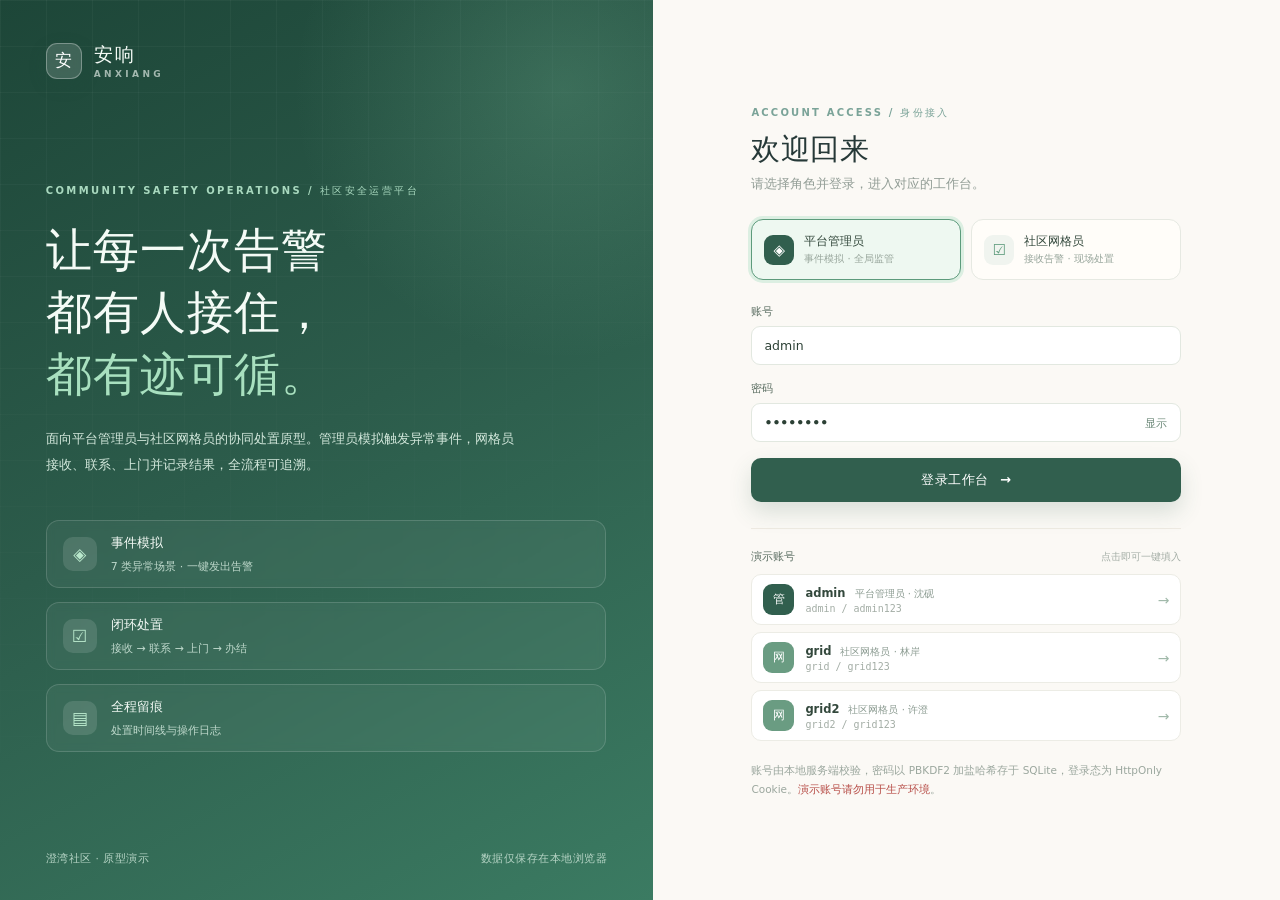
==== web/login.html @ 1be60dd2 "Merge pull request #1 from Allievo237/merge-demo1-web 瞿芝粮" ====
<!doctype html>
<html lang="zh-CN">
<head>
  <meta charset="utf-8">
  <meta name="viewport" content="width=device-width, initial-scale=1">
  <title>登录 · 安响社区告警与处置</title>
  <link rel="stylesheet" href="console.css">
  <script src="api.js"></script>
  <script>
    /* 会话由服务端维护：已登录则直接回到工作台 */
    AXAPI.me().then(function (r) { if (r.ok) location.replace("index.html"); });
  </script>
</head>
<body class="login-body">
  <div class="login-shell">
    <section class="login-hero" aria-label="平台介绍">
      <div class="hero-glow"></div>
      <div class="hero-top">
        <span class="brand-mark brand-mark--light" aria-hidden="true">安</span>
        <span class="hero-brand">安响 <small>ANXIANG</small></span>
      </div>
      <div class="hero-main">
        <span class="hero-kicker">COMMUNITY SAFETY OPERATIONS / 社区安全运营平台</span>
        <h1>让每一次告警<br>都有人接住，<br><em>都有迹可循。</em></h1>
        <p>面向平台管理员与社区网格员的协同处置原型。管理员模拟触发异常事件，网格员接收、联系、上门并记录结果，全流程可追溯。</p>
        <div class="hero-features">
          <div><span class="feature-icon">◈</span><div><b>事件模拟</b><small>7 类异常场景 · 一键发出告警</small></div></div>
          <div><span class="feature-icon">☑</span><div><b>闭环处置</b><small>接收 → 联系 → 上门 → 办结</small></div></div>
          <div><span class="feature-icon">▤</span><div><b>全程留痕</b><small>处置时间线与操作日志</small></div></div>
        </div>
      </div>
      <div class="hero-foot"><span>澄湾社区 · 原型演示</span><span>数据仅保存在本地浏览器</span></div>
    </section>

    <section class="login-panel" aria-label="登录">
      <div class="login-card">
        <span class="login-kicker">ACCOUNT ACCESS / 身份接入</span>
        <h2>欢迎回来</h2>
        <p class="login-sub">请选择角色并登录，进入对应的工作台。</p>

        <div class="role-switch" role="tablist" aria-label="选择登录角色">
          <button type="button" class="role-tab active" data-role="admin" role="tab" aria-selected="true">
            <span class="role-tab__icon">◈</span>
            <span><b>平台管理员</b><small>事件模拟 · 全局监管</small></span>
          </button>
          <button type="button" class="role-tab" data-role="grid" role="tab" aria-selected="false">
            <span class="role-tab__icon">☑</span>
            <span><b>社区网格员</b><small>接收告警 · 现场处置</small></span>
          </button>
        </div>

        <form id="loginForm" novalidate>
          <label class="field">
            <span>账号</span>
            <input id="username" name="username" type="text" autocomplete="username" placeholder="请输入账号" value="admin" required>
          </label>
          <label class="field">
            <span>密码</span>
            <span class="password-wrap">
              <input id="password" name="password" type="password" autocomplete="current-password" placeholder="请输入密码" value="admin123" required>
              <button type="button" id="togglePassword" class="password-toggle" aria-label="显示密码">显示</button>
            </span>
          </label>
          <div class="login-error" id="loginError" role="alert" hidden></div>
          <button type="submit" class="login-submit" id="loginSubmit">登录工作台 <span aria-hidden="true">→</span></button>
        </form>

        <div class="demo-accounts">
          <div class="demo-head"><span>演示账号</span><small>点击即可一键填入</small></div>
          <button type="button" class="demo-item" data-username="admin" data-password="admin123" data-role="admin">
            <span class="demo-avatar is-admin">管</span>
            <span class="demo-info"><b>admin <small>平台管理员 · 沈砚</small></b><small>admin / admin123</small></span>
            <span class="demo-arrow">→</span>
          </button>
          <button type="button" class="demo-item" data-username="grid" data-password="grid123" data-role="grid">
            <span class="demo-avatar is-grid">网</span>
            <span class="demo-info"><b>grid <small>社区网格员 · 林岸</small></b><small>grid / grid123</small></span>
            <span class="demo-arrow">→</span>
          </button>
          <button type="button" class="demo-item" data-username="grid2" data-password="grid123" data-role="grid">
            <span class="demo-avatar is-grid">网</span>
            <span class="demo-info"><b>grid2 <small>社区网格员 · 许澄</small></b><small>grid2 / grid123</small></span>
            <span class="demo-arrow">→</span>
          </button>
        </div>

        <p class="login-notice">账号由本地服务端校验，密码以 PBKDF2 加盐哈希存于 SQLite，登录态为 HttpOnly Cookie。<b>演示账号请勿用于生产环境</b>。</p>
      </div>
    </section>
  </div>

  <div class="toast" id="toast" role="status" aria-live="polite"></div>

  <script>
  (function () {
    "use strict";
    var role = "admin";
    var form = document.getElementById("loginForm");
    var username = document.getElementById("username");
    var password = document.getElementById("password");
    var errorBox = document.getElementById("loginError");
    var tabs = document.querySelectorAll(".role-tab");

    function showError(message) {
      errorBox.textContent = message;
      errorBox.hidden = !message;
    }
    function fill(name, pass, nextRole) {
      username.value = name;
      password.value = pass;
      setRole(nextRole);
      showError("");
      username.focus();
    }
    function setRole(next) {
      role = next;
      tabs.forEach(function (tab) {
        var active = tab.dataset.role === next;
        tab.classList.toggle("active", active);
        tab.setAttribute("aria-selected", active ? "true" : "false");
      });
    }
    tabs.forEach(function (tab) {
      tab.addEventListener("click", function () {
        setRole(tab.dataset.role);
        var preset = tab.dataset.role === "admin"
          ? { u: "admin", p: "admin123" }
          : { u: "grid", p: "grid123" };
        username.value = preset.u;
        password.value = preset.p;
        showError("");
      });
    });
    document.querySelectorAll(".demo-item").forEach(function (item) {
      item.addEventListener("click", function () {
        fill(item.dataset.username, item.dataset.password, item.dataset.role);
      });
    });
    document.getElementById("togglePassword").addEventListener("click", function () {
      var show = password.type === "password";
      password.type = show ? "text" : "password";
      this.textContent = show ? "隐藏" : "显示";
      this.setAttribute("aria-label", show ? "隐藏密码" : "显示密码");
    });
    form.addEventListener("submit", async function (event) {
      event.preventDefault();
      var submit = document.getElementById("loginSubmit");
      var original = submit.innerHTML;
      submit.disabled = true;
      submit.innerHTML = "正在验证…";
      var result = await AXAPI.login(username.value, password.value, role);
      if (!result.ok) {
        showError(result.message);
        submit.disabled = false;
        submit.innerHTML = original;
        return;
      }
      location.replace("index.html");
    });
  })();
  </script>
</body>
</html>
---- web/console.css ----
/* 安响 · 登录 / 应用外壳 / 双角色工作台
 * 延续 style.css 的米白底 + 深绿主色，作为独立样式表供 index.html 与 login.html 共用。
 */
:root{font-family:"Microsoft YaHei","PingFang SC",system-ui,sans-serif;color:#263938;background:#fbf9f5;font-synthesis:none}
*{box-sizing:border-box}
body{margin:0;background:#fbf9f5}
button,input,select,textarea{font:inherit}
button{cursor:pointer}
[hidden]{display:none!important}
p{margin:0}
h1,h2,h3,h4,h5{margin:0}
.toast{position:fixed;bottom:22px;left:50%;transform:translate(-50%,15px);opacity:0;transition:.25s;background:#26493c;color:#fff;border-radius:8px;padding:10px 15px;font-size:12px;pointer-events:none;z-index:100}
.toast.show{opacity:1;transform:translate(-50%,0)}

/* ================= 登录页 ================= */
.login-body{min-height:100vh;background:#f4f2ec}
.login-shell{display:grid;grid-template-columns:minmax(0,1.02fr) minmax(430px,.98fr);min-height:100vh;max-width:1600px;margin:auto}
.login-hero{position:relative;overflow:hidden;display:flex;flex-direction:column;justify-content:space-between;padding:42px 7% 34px;color:#f4fbf6;background:linear-gradient(152deg,#1d4638 0%,#2c5c4b 48%,#3b7b62 100%)}
.login-hero:before{content:"";position:absolute;inset:0;background-image:linear-gradient(#ffffff0a 1px,transparent 1px),linear-gradient(90deg,#ffffff0a 1px,transparent 1px);background-size:46px 46px;mask-image:linear-gradient(160deg,#000 0%,transparent 78%);pointer-events:none}
.hero-glow{position:absolute;width:560px;height:560px;right:-190px;top:-190px;border-radius:50%;background:radial-gradient(circle,#8fd4ae33 0%,transparent 68%);pointer-events:none}
.hero-top,.hero-main,.hero-foot{position:relative;z-index:1}
.hero-top{display:flex;align-items:center;gap:12px}
.brand-mark{display:grid;place-items:center;width:36px;height:36px;border-radius:11px;background:#315f4e;color:#fff;font-size:17px;font-weight:700;box-shadow:0 6px 18px #20493b33}
.brand-mark--light{background:#ffffff26;border:1px solid #ffffff4d;color:#fff;backdrop-filter:blur(6px)}
.hero-brand{font-size:19px;font-weight:700;letter-spacing:2px}
.hero-brand small{display:block;font-size:9px;font-weight:600;letter-spacing:3.4px;opacity:.62;margin-top:1px}
.hero-main{max-width:560px;margin:auto 0}
.hero-kicker{font-size:10px;font-weight:700;letter-spacing:2.4px;color:#a9d9bf}
.hero-main h1{font-size:clamp(34px,3.6vw,54px);line-height:1.34;letter-spacing:1px;margin:22px 0 20px;font-weight:700}
.hero-main h1 em{font-style:normal;color:#a8e0bf}
.hero-main>p{font-size:13px;line-height:2;color:#d3e8dc;max-width:470px}
.hero-features{display:grid;gap:14px;margin-top:42px}
.hero-features>div{display:flex;align-items:center;gap:14px;padding:13px 16px;border:1px solid #ffffff26;border-radius:13px;background:#ffffff0d;backdrop-filter:blur(4px)}
.feature-icon{display:grid;place-items:center;flex:none;width:34px;height:34px;border-radius:10px;background:#ffffff1f;color:#b9e8cc;font-size:17px}
.hero-features b{display:block;font-size:13px;margin-bottom:3px}
.hero-features small{font-size:11px;color:#bfd9cc}
.hero-foot{display:flex;justify-content:space-between;gap:12px;font-size:10.5px;color:#b6d4c5;letter-spacing:.5px}
.login-panel{display:grid;place-items:center;padding:40px 6%;background:#fbf9f5}
.login-card{width:min(430px,100%)}
.login-kicker{font-size:10px;font-weight:700;letter-spacing:2.2px;color:#7aa398}
.login-card h2{font-size:29px;margin:10px 0 6px;letter-spacing:.5px}
.login-sub{font-size:12.5px;color:#929d96;margin-bottom:26px}
.role-switch{display:grid;grid-template-columns:1fr 1fr;gap:10px;margin-bottom:24px}
.role-tab{display:flex;align-items:center;gap:10px;text-align:left;padding:13px 12px;border:1px solid #e6e9e2;border-radius:12px;background:#fffdf9;color:#5b6e62;transition:.2s}
.role-tab:hover{border-color:#a9cdb7;background:#f7fcf8}
.role-tab.active{border-color:#5d9b7c;background:#eef8f1;box-shadow:0 0 0 3px #dcefe2}
.role-tab__icon{display:grid;place-items:center;flex:none;width:30px;height:30px;border-radius:9px;background:#f0f4ef;color:#5d9b7c;font-size:15px}
.role-tab.active .role-tab__icon{background:#315f4e;color:#fff}
.role-tab b{display:block;font-size:12px;color:#33483c}
.role-tab small{display:block;font-size:10px;color:#98a69c;margin-top:2px}
.field{display:block;min-width:0}
.field>span,.form-label{display:block;font-size:11px;font-weight:700;color:#5b6e62;margin-bottom:7px}
.field input,.field select,.field textarea{width:100%;border:1px solid #e2e8e0;border-radius:9px;background:#fff;padding:11px 12px;color:#2c4035;font-size:12.5px;outline:none;transition:border-color .2s,box-shadow .2s}
.field textarea{resize:vertical;line-height:1.7}
.field input:focus,.field select:focus,.field textarea:focus{border-color:#7bb597;box-shadow:0 0 0 3px #dcefe2}
.field input[readonly]{background:#f5f8f4;color:#6b7e72}
.field-row{display:grid;gap:10px;margin-bottom:10px}
.field-row.two{grid-template-columns:repeat(2,minmax(0,1fr))}
.field-row.four{grid-template-columns:repeat(4,minmax(0,1fr))}
.field-row:last-child{margin-bottom:0}
.field-row .field{margin-bottom:0}
#loginForm .field{margin-bottom:16px}
.password-wrap{position:relative;display:block}
.password-wrap input{padding-right:58px}
.password-toggle{position:absolute;right:6px;top:50%;transform:translateY(-50%);border:0;background:none;color:#6f8b7b;font-size:11px;padding:6px 8px}
.password-toggle:hover{color:#315f4e}
.login-error{margin:-4px 0 14px;padding:10px 12px;border-radius:8px;background:#fff0ed;border:1px solid #f3d6d1;color:#b8504a;font-size:11.5px}
.login-submit{width:100%;border:0;border-radius:10px;background:#315f4e;color:#fff;padding:13px;font-size:13px;font-weight:700;letter-spacing:.5px;box-shadow:0 10px 22px #315f4e2b;transition:.2s}
.login-submit:hover{background:#264c3e;transform:translateY(-1px)}
.login-submit span{margin-left:6px}
.demo-accounts{margin-top:26px;padding-top:20px;border-top:1px solid #eeeae2}
.demo-head{display:flex;justify-content:space-between;align-items:center;margin-bottom:10px}
.demo-head span{font-size:11px;font-weight:700;color:#5b6e62}
.demo-head small{font-size:10px;color:#a3ada5}
.demo-item{display:flex;align-items:center;gap:11px;width:100%;text-align:left;padding:9px 11px;margin-bottom:7px;border:1px solid #ecece5;border-radius:10px;background:#fff;transition:.18s}
.demo-item:hover{border-color:#a9cdb7;background:#f8fcf8;transform:translateX(2px)}
.demo-avatar{display:grid;place-items:center;flex:none;width:31px;height:31px;border-radius:9px;font-size:12px;font-weight:700;color:#fff}
.demo-avatar.is-admin{background:#315f4e}
.demo-avatar.is-grid{background:#6a9c82}
.demo-info{flex:1;min-width:0}
.demo-info b{display:block;font-size:11.5px;color:#33483c}
.demo-info b small{font-weight:400;color:#8b9b91;margin-left:5px;font-size:10px}
.demo-info>small{display:block;font-size:10px;color:#a3ada5;margin-top:2px;font-family:ui-monospace,Consolas,monospace}
.demo-arrow{color:#9fb8a8;font-size:14px}
.login-notice{margin-top:20px;font-size:10.5px;line-height:1.8;color:#9ba79e}
.login-notice b{color:#b8504a}

/* ================= 顶部导航 ================= */
.topbar{position:sticky;top:0;z-index:40;background:#fffdf9ee;border-bottom:1px solid #e9e6dd;backdrop-filter:blur(12px)}
.topbar-inner{max-width:1700px;margin:auto;padding:11px 4.2%;display:flex;align-items:center;gap:26px}
.brand{display:flex;align-items:center;gap:10px;flex:none}
.brand-text b{display:block;font-size:15px;letter-spacing:1.5px;color:#2b4d3f}
.brand-text small{display:block;font-size:9px;color:#9aa79d;letter-spacing:.6px}
.topnav{display:flex;align-items:center;gap:5px;flex:1;min-width:0;overflow-x:auto;scrollbar-width:none}
.topnav::-webkit-scrollbar{display:none}
.nav-btn{position:relative;display:flex;align-items:center;gap:7px;white-space:nowrap;border:1px solid transparent;background:none;color:#73857a;border-radius:9px;padding:9px 13px;font-size:12px;transition:.18s}
.nav-btn:hover{background:#f2f7f2;color:#315f4e}
.nav-btn.active{background:#eaf5ee;border-color:#cfe6d7;color:#2f6049;font-weight:700}
.nav-icon{font-size:13px;opacity:.85}
.nav-badge{font-style:normal;font-size:9.5px;font-weight:700;min-width:17px;height:17px;line-height:17px;text-align:center;border-radius:9px;background:#d85651;color:#fff;padding:0 4px}
.topbar-user{display:flex;align-items:center;gap:10px;flex:none}
.role-chip{font-size:10px;font-weight:700;padding:5px 9px;border-radius:7px;white-space:nowrap}
.role-chip.is-admin{background:#e8f0fa;color:#466f9e}
.role-chip.is-grid{background:#e6f4eb;color:#3b7c58}
.user-meta{text-align:right;line-height:1.35}
.user-meta b{display:block;font-size:12px;color:#2f473a}
.user-meta small{display:block;font-size:9.5px;color:#9aa79d}
.logout-btn{border:1px solid #e4e8e0;background:#fff;color:#6b8073;border-radius:8px;padding:8px 11px;font-size:11px}
.logout-btn:hover{border-color:#d85651;color:#c7514d;background:#fff7f5}

/* ================= 工作台通用 ================= */
.console-view{padding-bottom:20px}
.console-head{display:flex;align-items:flex-end;justify-content:space-between;gap:20px;margin-bottom:18px}
.console-head h2{font-size:25px;margin:8px 0 6px;letter-spacing:.5px}
.console-head p{font-size:12.5px;color:#929d96;line-height:1.7;max-width:760px}
.ghost-btn{border:1px solid #dfe7de;background:#fffdf9;color:#52705e;border-radius:9px;padding:9px 13px;font-size:11px;white-space:nowrap}
.ghost-btn:hover{border-color:#a9cdb7;background:#f2f9f4}
.primary-btn{display:inline-flex;align-items:center;justify-content:center;gap:6px;border:0;border-radius:9px;background:#315f4e;color:#fff;padding:11px 16px;font-size:12px;font-weight:700;transition:.18s}
.primary-btn:hover{background:#264c3e;transform:translateY(-1px)}
.btn-block{width:100%;padding:13px;font-size:13px}
.stat-strip{display:grid;grid-template-columns:repeat(auto-fit,minmax(150px,1fr));gap:12px;margin-bottom:18px}
.stat-card{background:#fffdf9;border:1px solid #ece8df;border-radius:14px;padding:15px 17px;box-shadow:0 8px 24px #504c3d07}
.stat-card>span{display:block;font-size:10.5px;color:#98a69c;margin-bottom:7px}
.stat-card>b{display:block;font-size:25px;line-height:1.1;color:#315a50;letter-spacing:.5px}
.stat-card>b.tone-red{color:#c7514d}
.stat-card>b.tone-amber{color:#c98a4c}
.stat-card>b.tone-green{color:#3b8a64}
.stat-card>small{display:block;font-size:9.5px;color:#aab4ac;margin-top:5px}
.console-grid{display:grid;gap:18px;align-items:start}
.console-grid--sim{grid-template-columns:minmax(0,1.08fr) minmax(0,.92fr)}
.console-grid--tasks{grid-template-columns:minmax(300px,.78fr) minmax(0,1.22fr)}
.panel{background:#fffdf9;border:1px solid #ece8df;border-radius:18px;box-shadow:0 12px 34px #504c3d08;min-width:0;padding:20px}
.panel-title{display:flex;align-items:center;justify-content:space-between;gap:12px;margin-bottom:16px;padding-bottom:13px;border-bottom:1px solid #f0ede8}
.panel-title h3{font-size:15px;color:#2f473a}
.panel-note{font-size:10.5px;color:#a0aca3}
.form-block{margin-bottom:20px}
.form-label{font-size:11.5px;margin-bottom:10px}
.form-label em{font-style:normal;font-weight:400;color:#a3ada5;margin-left:6px;font-size:10px}
.field-hint{font-size:10.5px;color:#9aa89e;line-height:1.7;margin-top:9px}
.field-hint.center{text-align:center;margin-top:10px}
.req{color:#c7514d;font-style:normal;font-weight:400;font-size:10px;margin-left:4px}
.form-error{margin-bottom:12px;padding:10px 12px;border-radius:8px;background:#fff0ed;border:1px solid #f3d6d1;color:#b8504a;font-size:11.5px}
.form-hint{font-size:10.5px;color:#a3ada5;line-height:1.7}
.empty-state{display:grid;place-items:center;gap:9px;padding:46px 16px;text-align:center;color:#a3ada5}
.empty-state>span{font-size:26px;color:#c8d6cc}
.empty-state p{font-size:11.5px;line-height:1.7}
.link-btn{border:0;background:none;color:#568a73;font-size:11px;padding:3px 5px}
.link-btn:hover{color:#2f6049;text-decoration:underline}
.link-btn.danger{color:#c7514d}
.link-btn.danger:hover{color:#a83f3a}
.source-tag{display:inline-block;font-style:normal;font-size:9px;font-weight:700;color:#466f9e;background:#eaf1fa;border-radius:4px;padding:2px 5px;margin-left:6px;vertical-align:middle}
.status-chip{display:inline-block;border-radius:6px;padding:4px 8px;font-size:10px;font-weight:700;white-space:nowrap}
.status-chip.is-pending{background:#fff0ed;color:#c7514d}
.status-chip.is-active{background:#fff4e6;color:#c3833f}
.status-chip.is-done{background:#e8f5ec;color:#3b8a64}
.mono{font-family:ui-monospace,Consolas,monospace;font-size:11px;color:#5d7367}
.who-card{display:flex;align-items:center;gap:10px;padding:9px 13px;border:1px solid #dfeee7;border-radius:11px;background:#f3faf5}
.who-avatar{display:grid;place-items:center;width:32px;height:32px;border-radius:10px;background:#315f4e;color:#fff;font-size:12px;font-weight:700}
.who-card b{display:block;font-size:12px;color:#2f473a}
.who-card small{display:block;font-size:9.5px;color:#8ca094;margin-top:2px}

/* ================= 管理员：事件模拟器 ================= */
.type-grid{display:grid;grid-template-columns:repeat(auto-fill,minmax(112px,1fr));gap:8px}
.type-card{display:grid;justify-items:start;gap:4px;text-align:left;border:1px solid #e6e9e2;border-radius:11px;background:#fff;padding:11px 12px;transition:.18s}
.type-card:hover{border-color:#a9cdb7;background:#f8fcf8;transform:translateY(-1px)}
.type-card.active{border-color:#5d9b7c;background:#eef8f1;box-shadow:0 0 0 3px #dcefe2}
.type-icon{display:grid;place-items:center;width:27px;height:27px;border-radius:8px;background:#f0f4ef;color:#5d9b7c;font-size:14px}
.type-card.active .type-icon{background:#315f4e;color:#fff}
.type-card[data-tone="red"] .type-icon{background:#fff0ed;color:#c7514d}
.type-card[data-tone="amber"] .type-icon{background:#fff3e8;color:#c3833f}
.type-card[data-tone="gold"] .type-icon{background:#fff8e8;color:#b48b2b}
.type-card b{font-size:11.5px;color:#33483c}
.type-card small{font-size:9.5px;color:#9aa89e}
.segmented{display:inline-flex;gap:5px;padding:4px;border:1px solid #e6e9e2;border-radius:10px;background:#f7f8f4}
.seg-btn{border:0;background:none;color:#7a8b7f;border-radius:7px;padding:7px 16px;font-size:11px}
.seg-btn.active{background:#315f4e;color:#fff;font-weight:700}
.sim-form .field{margin-bottom:10px}
.sim-form .field:last-child{margin-bottom:0}
.sim-preview{margin:4px 0 16px;padding:14px 16px;border:1px dashed #bcd7c6;border-radius:12px;background:#f5faf6}
.preview-kicker{font-size:9px;font-weight:700;letter-spacing:2px;color:#7aa398}
.preview-main{display:flex;align-items:center;gap:10px;margin:8px 0 10px}
.preview-main b{font-size:15px;color:#2b4d3f}
.preview-lines{display:grid;grid-template-columns:44px 1fr;gap:5px 10px;font-size:11px}
.preview-lines span{color:#9aa89e}
.preview-lines b{color:#4b6153;font-weight:600}
.sim-feed .feed-list{display:grid;gap:10px;max-height:820px;overflow-y:auto;padding-right:3px}
.feed-item{border:1px solid #ecece5;border-radius:12px;background:#fff;padding:13px 14px;transition:.18s}
.feed-item:hover{border-color:#b9d3c6}
.feed-item.is-done{background:#fbfcfa;opacity:.82}
.feed-top{display:flex;align-items:center;gap:8px}
.feed-top b{font-size:12.5px;color:#2f473a}
.feed-id{margin-left:auto;font-family:ui-monospace,Consolas,monospace;font-size:10px;color:#a3ada5}
.feed-loc{font-size:11px;color:#66796d;margin:9px 0 7px}
.feed-meta{display:flex;flex-wrap:wrap;gap:10px;font-size:10px;color:#a0aca3}
.feed-bottom{display:flex;align-items:center;gap:9px;margin-top:11px;padding-top:10px;border-top:1px solid #f2efe9}
.feed-progress{font-size:10px;color:#9aa89e;flex:1;min-width:0;overflow:hidden;text-overflow:ellipsis;white-space:nowrap}
.feed-actions{display:flex;gap:2px;flex:none}

/* ================= 网格员：处置台 ================= */
.task-list-panel{padding-bottom:16px}
.tab-bar{display:flex;gap:5px;margin-bottom:12px;padding:4px;border:1px solid #e9ede6;border-radius:10px;background:#f7f8f4}
.tab-btn{flex:1;display:flex;align-items:center;justify-content:center;gap:6px;border:0;background:none;color:#7a8b7f;border-radius:7px;padding:8px 6px;font-size:11px;white-space:nowrap}
.tab-btn.active{background:#315f4e;color:#fff;font-weight:700}
.tab-btn em{font-style:normal;font-size:9.5px;opacity:.8}
.task-list{display:grid;gap:9px;max-height:760px;overflow-y:auto;padding-right:3px}
.task-card{display:block;width:100%;text-align:left;border:1px solid #ecece5;border-radius:12px;background:#fff;padding:13px 14px;transition:.18s}
.task-card:hover{border-color:#b9d3c6;background:#fcfffb;transform:translateY(-1px)}
.task-card.active{border-color:#5d9b7c;background:#f1f9f3;box-shadow:0 0 0 3px #dcefe2}
.task-card.is-urgent{border-left:3px solid #d85651}
.task-card-top,.task-card-bottom{display:flex;align-items:center;gap:8px}
.task-card-top b{font-size:12.5px;color:#2f473a}
.task-card-loc{display:block;font-size:11px;color:#66796d;margin:9px 0 8px}
.task-card-bottom{justify-content:space-between;font-size:10px;color:#a1aaa3}
.task-card-step{display:block;margin-top:9px;padding-top:8px;border-top:1px dashed #eeeae4;font-size:10px;color:#8b9b91}
.task-detail-panel{padding:0;overflow:hidden}
.td-head{padding:20px 22px 17px;border-bottom:1px solid #f0ede8}
.td-title{display:flex;align-items:center;gap:9px;margin:8px 0}
.td-title h3{font-size:20px;color:#2b4d3f}
.td-head>p{font-size:11.5px;line-height:1.8;color:#7d8c82}
.td-grid{display:grid;grid-template-columns:repeat(4,minmax(0,1fr));gap:14px 12px;padding:17px 22px;border-bottom:1px solid #f0ede8}
.td-grid>div{min-width:0}
.td-grid .full{grid-column:1/-1}
.td-grid span{display:block;font-size:10px;color:#a5aea6;margin-bottom:5px}
.td-grid b{display:block;font-size:11.5px;color:#42584a;line-height:1.6;font-weight:600}
.td-resident{display:flex;align-items:center;gap:11px;margin:16px 22px 0;padding:12px 14px;border:1px solid #d9e7dd;border-radius:11px;background:#f7fbf7}
.resident-avatar{display:grid;place-items:center;flex:none;width:34px;height:34px;border-radius:10px;background:#315f4e;color:#fff;font-size:14px;font-weight:700}
.td-resident>div{flex:1;min-width:0}
.td-resident b{display:block;font-size:12px;color:#2f473a}
.td-resident small{display:block;font-size:10px;color:#8b9b91;margin-top:3px}
.td-no-resident{margin:16px 22px 0;padding:11px 13px;border-radius:9px;background:#f7f6f1;color:#98a198;font-size:10.5px}
.action-box{margin:16px 22px;padding:16px;border:1px solid #e6e9e2;border-radius:13px;background:#fbfcfa}
.action-box.is-complete{border-color:#cfe6d7;background:#f2f9f4}
.action-box h4{font-size:13px;color:#2f473a;margin-bottom:7px}
.action-tip{font-size:11px;line-height:1.75;color:#8b9b91;margin-bottom:14px}
.action-box form{display:grid;gap:10px;margin-top:14px}
.action-box form .primary-btn{justify-self:start;margin-top:2px}
.step-track{display:grid;grid-template-columns:repeat(4,1fr);gap:6px;margin:14px 0 2px}
.step{display:grid;justify-items:center;gap:5px;text-align:center;opacity:.55}
.step i{display:grid;place-items:center;width:23px;height:23px;border-radius:50%;border:1px solid #d7e0d8;background:#fff;color:#8b9b91;font-size:10px;font-style:normal}
.step span{font-size:9.5px;color:#8b9b91}
.step.done,.step.current{opacity:1}
.step.done i{background:#315f4e;border-color:#315f4e;color:#fff}
.step.current i{border-color:#d85651;color:#c7514d;background:#fff0ed;font-weight:700}
.step.current span{color:#c7514d;font-weight:700}
.step.skipped i{background:#e9ede6;border-color:#e9ede6;color:#98a69c}
.mini-tabs{display:flex;gap:6px;margin-top:14px;border-bottom:1px solid #e9ede6}
.mini-tab{border:0;border-bottom:2px solid transparent;background:none;color:#8b9b91;padding:8px 11px;font-size:11px}
.mini-tab.active{color:#315f4e;border-bottom-color:#315f4e;font-weight:700}
.resolution-legend{padding:9px 11px;border-radius:9px;background:#f2f6f1;align-self:end}
.resolution-legend span{display:block;font-size:10px;color:#5b6e62;font-weight:700;margin-bottom:4px}
.resolution-legend small{display:block;font-size:9.5px;color:#98a69c;line-height:1.6}
.result-summary{display:grid;grid-template-columns:1fr 1fr;gap:12px;margin-top:12px}
.result-summary>div{padding:11px 13px;border-radius:9px;background:#fff;border:1px solid #e4ece5}
.result-summary .full{grid-column:1/-1}
.result-summary span{display:block;font-size:10px;color:#a5aea6;margin-bottom:5px}
.result-summary b{font-size:12px;color:#3b7c58}
.result-summary p{font-size:11.5px;line-height:1.8;color:#4b6153}
.td-timeline{margin:20px 22px 0}
.td-timeline .panel-title{margin-bottom:13px}
.timeline{display:grid;gap:0;padding-left:4px}
.timeline-item{position:relative;display:flex;gap:12px;padding:0 0 15px 0}
.timeline-item:before{content:"";position:absolute;left:5px;top:11px;bottom:0;width:1px;background:#e2e9e2}
.timeline-item:last-child:before{display:none}
.timeline-item>i{flex:none;width:11px;height:11px;margin-top:3px;border-radius:50%;background:#b9cfc0;border:2px solid #fff;box-shadow:0 0 0 1px #d9e7dd;z-index:1}
.timeline-item.is-alert>i{background:#d85651;box-shadow:0 0 0 1px #f0c9c5}
.timeline-item.is-resolve>i{background:#3b8a64;box-shadow:0 0 0 1px #bfe0ca}
.timeline-item>div{flex:1;min-width:0}
.timeline-top{display:flex;align-items:baseline;gap:9px}
.timeline-top b{font-size:11.5px;color:#3a5043}
.timeline-top span{font-size:9.5px;color:#aab4ac}
.timeline-item small{display:block;font-size:10.5px;line-height:1.7;color:#8b9b91;margin-top:3px;word-break:break-word}
.td-foot{padding:14px 22px 18px;text-align:right}

/* ================= 处置记录 / 日志 ================= */
.records-panel,.log-panel{margin-bottom:18px}
.filter-bar{display:grid;grid-template-columns:150px 130px 160px minmax(180px,1fr);gap:11px;margin-bottom:15px}
.filter-bar .field>span{font-size:10px}
.filter-bar .field input,.filter-bar .field select{padding:9px 10px;font-size:11.5px}
.table-wrap{overflow-x:auto;border:1px solid #eeeae4;border-radius:11px}
.records-table{width:100%;border-collapse:collapse;min-width:900px;font-size:11px}
.records-table th{text-align:left;padding:11px 12px;background:#f7f8f4;color:#8b9b91;font-size:10px;font-weight:700;white-space:nowrap;border-bottom:1px solid #eeeae4}
.records-table td{padding:11px 12px;border-bottom:1px solid #f2efe9;color:#5b6e62;vertical-align:middle}
.records-table tbody tr{cursor:pointer;transition:background .15s}
.records-table tbody tr:hover{background:#f8fcf8}
.records-table tbody tr.active{background:#eef8f1}
.records-table tbody tr:last-child td{border-bottom:0}
.records-table td b{color:#2f473a;font-size:11.5px}
.records-table td small{display:block;font-size:9.5px;color:#a3ada5;margin-top:3px}
.record-detail{margin-top:15px;padding:17px;border:1px solid #d9e7dd;border-radius:12px;background:#f8fcf8}
.rd-head{display:flex;justify-content:space-between;align-items:flex-start;gap:12px;margin-bottom:14px}
.rd-head h4{font-size:14px;color:#2f473a;margin-top:6px}
.rd-body{display:grid;grid-template-columns:minmax(0,1fr) minmax(0,1fr);gap:22px}
.rd-body h5{font-size:11.5px;color:#5b6e62;margin-bottom:11px}
.rd-facts{display:grid;grid-template-columns:1fr 1fr;gap:10px}
.rd-facts>div{padding:9px 11px;border:1px solid #e8eee8;border-radius:9px;background:#fff}
.rd-facts span{display:block;font-size:9.5px;color:#a5aea6;margin-bottom:4px}
.rd-facts b{font-size:11px;color:#42584a}
.rd-note{margin-top:11px;padding:11px 13px;border-radius:9px;background:#fff;border:1px solid #e8eee8}
.rd-note span{display:block;font-size:9.5px;color:#a5aea6;margin-bottom:5px}
.rd-note p{font-size:11px;line-height:1.8;color:#4b6153}
.log-list{display:grid;gap:0}
.log-item{display:flex;align-items:center;gap:12px;padding:11px 4px;border-bottom:1px solid #f2efe9}
.log-item:last-child{border-bottom:0}
.log-dot{flex:none;width:8px;height:8px;border-radius:50%;background:#b9cfc0}
.log-dot.is-admin{background:#466f9e}
.log-dot.is-grid{background:#3b8a64}
.log-dot.is-system{background:#c3833f}
.log-main{flex:1;min-width:0}
.log-main b{display:block;font-size:11.5px;color:#3a5043}
.log-main span{display:block;font-size:10.5px;color:#98a69c;margin-top:3px;overflow:hidden;text-overflow:ellipsis;white-space:nowrap}
.log-meta{text-align:right;flex:none}
.log-meta span{display:block;font-size:10.5px;color:#5b6e62}
.log-meta small{display:block;font-size:9.5px;color:#aab4ac;margin-top:3px;font-family:ui-monospace,Consolas,monospace}

/* ================= 主详情页增量样式 ================= */
#detailView{max-height:calc(100vh - 260px);overflow-y:auto;overscroll-behavior:contain}
.detail-content{padding:23px 23px 92px}
.alert-card.is-resolved{opacity:.68;background:#fbfcfa}
.evidence.advice{background:#f2f8f3;color:#4f6a58}
.mini-timeline{display:grid;gap:11px}
.mini-step{display:flex;gap:10px}
.mini-step>i{flex:none;width:8px;height:8px;margin-top:4px;border-radius:50%;background:#8fbd9f;box-shadow:0 0 0 3px #e4f1e8}
.mini-step>span{min-width:0}
.mini-step b{display:block;font-size:11px;color:#3a5043}
.mini-step small{display:block;font-size:9.5px;color:#a3ada5;margin-top:2px}
.mini-step em{display:block;font-style:normal;font-size:10px;line-height:1.6;color:#8b9b91;margin-top:3px;word-break:break-word}
.empty-note{font-size:10.5px;color:#a3ada5}
.detail-no-profile{margin-top:16px;padding:10px 12px;border-radius:9px;background:#f7f6f1;color:#98a198;font-size:10.5px}

/* ================= 响应式 ================= */
@media(max-width:1180px){
  .console-grid--sim,.console-grid--tasks{grid-template-columns:1fr}
  .sim-feed .feed-list,.task-list{max-height:520px}
  .td-grid{grid-template-columns:repeat(2,minmax(0,1fr))}
}
@media(max-width:900px){
  .login-shell{grid-template-columns:1fr}
  .login-hero{min-height:420px;padding:32px 7%}
  .hero-features{grid-template-columns:1fr;margin-top:26px}
  .login-panel{padding:38px 7%}
  .topbar-inner{flex-wrap:wrap;gap:10px 16px;padding:10px 4.2%}
  .topnav{order:3;flex-basis:100%}
  .topbar-user{margin-left:auto}
  .filter-bar{grid-template-columns:repeat(2,minmax(0,1fr))}
  .rd-body{grid-template-columns:1fr}
}
@media(max-width:620px){
  .hero-main h1{font-size:31px}
  .hero-foot{flex-direction:column;gap:4px}
  .user-meta{display:none}
  .field-row.four{grid-template-columns:repeat(2,minmax(0,1fr))}
  .field-row.two,.result-summary,.rd-facts{grid-template-columns:1fr}
  .result-summary .full{grid-column:auto}
  .stat-strip{grid-template-columns:repeat(2,minmax(0,1fr))}
  .console-head{flex-direction:column;align-items:flex-start}
  .panel{padding:15px}
  .td-head,.td-grid{padding-left:16px;padding-right:16px}
  .action-box,.td-resident,.td-no-resident{margin-left:16px;margin-right:16px}
  .td-timeline,.td-foot{margin-left:16px;margin-right:16px;padding-left:0;padding-right:0}
  .detail-content{padding:18px 18px 92px}
}
.login-submit:disabled{opacity:.72;cursor:wait;transform:none}

/* ================= 启动连接遮罩 ================= */
.boot-mask{position:fixed;inset:0;z-index:200;display:grid;place-items:center;background:#fbf9f5}
.boot-box{display:grid;justify-items:center;gap:10px;padding:30px 38px;border:1px solid #e6e9e2;border-radius:16px;background:#fffdf9;box-shadow:0 18px 50px #504c3d12;text-align:center}
.boot-box b{font-size:14px;color:#2f473a}
.boot-box small{font-size:10.5px;color:#9aa89e;line-height:1.7}
.boot-spinner{width:26px;height:26px;border:3px solid #dcefe2;border-top-color:#315f4e;border-radius:50%;animation:boot-spin .8s linear infinite}
@keyframes boot-spin{to{transform:rotate(360deg)}}
.boot-error{border-color:#f0d6d1;background:#fff8f6}
.boot-error p{font-size:11.5px;color:#b8504a;line-height:1.7;max-width:420px;margin:0}

@media(prefers-reduced-motion:reduce){*{animation:none!important;transition:none!important}}
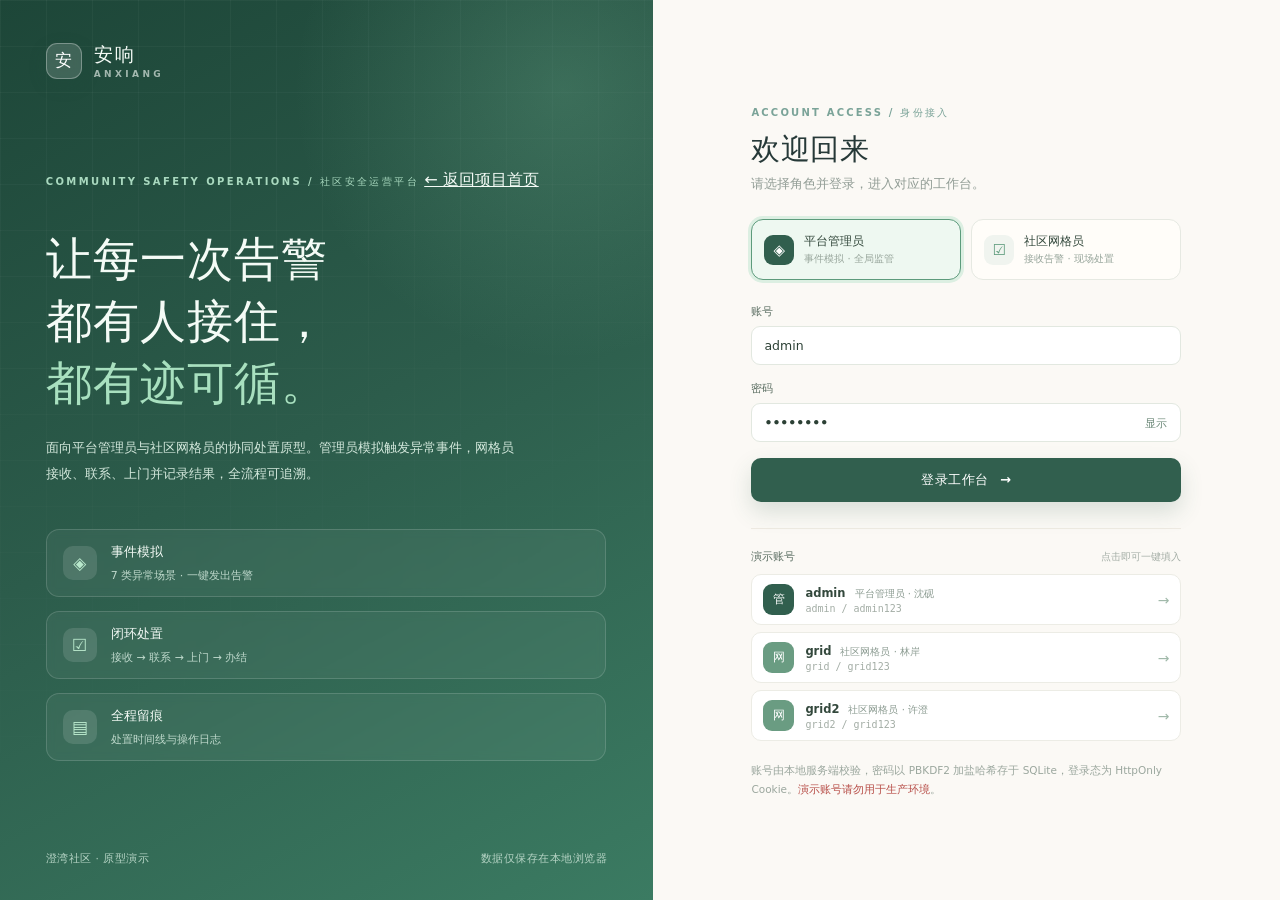
==== commit a12516e7: "新增欢迎页、页面过渡动效及架构展示脚本" ====
--- a/web/login.html
+++ b/web/login.html
@@ -5,6 +5,7 @@
   <meta name="viewport" content="width=device-width, initial-scale=1">
   <title>登录 · 安响社区告警与处置</title>
   <link rel="stylesheet" href="console.css">
+  <link rel="stylesheet" href="page-transition.css">
   <script src="api.js"></script>
   <script>
     /* 会话由服务端维护：已登录则直接回到工作台 */
@@ -21,7 +22,8 @@
       </div>
       <div class="hero-main">
         <span class="hero-kicker">COMMUNITY SAFETY OPERATIONS / 社区安全运营平台</span>
-        <h1>让每一次告警<br>都有人接住，<br><em>都有迹可循。</em></h1>
+        <a href="welcome.html" style="display:inline-block;margin-bottom:16px;color:inherit">← 返回项目首页</a>
+      <h1>让每一次告警<br>都有人接住，<br><em>都有迹可循。</em></h1>
         <p>面向平台管理员与社区网格员的协同处置原型。管理员模拟触发异常事件，网格员接收、联系、上门并记录结果，全流程可追溯。</p>
         <div class="hero-features">
           <div><span class="feature-icon">◈</span><div><b>事件模拟</b><small>7 类异常场景 · 一键发出告警</small></div></div>
--- a/web/page-transition.css
+++ b/web/page-transition.css
@@ -0,0 +1,40 @@
+/* Shared by the three entry pages, including links, redirects and history navigation. */
+@view-transition {
+  navigation: auto;
+}
+
+::view-transition-group(root) {
+  animation-duration: 360ms;
+  animation-timing-function: cubic-bezier(.22, 1, .36, 1);
+}
+
+::view-transition-old(root) {
+  animation: ax-page-out 220ms ease-out both;
+  mix-blend-mode: normal;
+}
+
+::view-transition-new(root) {
+  animation: ax-page-in 360ms cubic-bezier(.22, 1, .36, 1) both;
+  mix-blend-mode: normal;
+}
+
+@keyframes ax-page-out {
+  to { opacity: 0; }
+}
+
+@keyframes ax-page-in {
+  from { opacity: 0; transform: translateY(8px); }
+  to { opacity: 1; transform: translateY(0); }
+}
+
+@media (prefers-reduced-motion: reduce) {
+  @view-transition {
+    navigation: none;
+  }
+
+  ::view-transition-group(root),
+  ::view-transition-old(root),
+  ::view-transition-new(root) {
+    animation: none;
+  }
+}
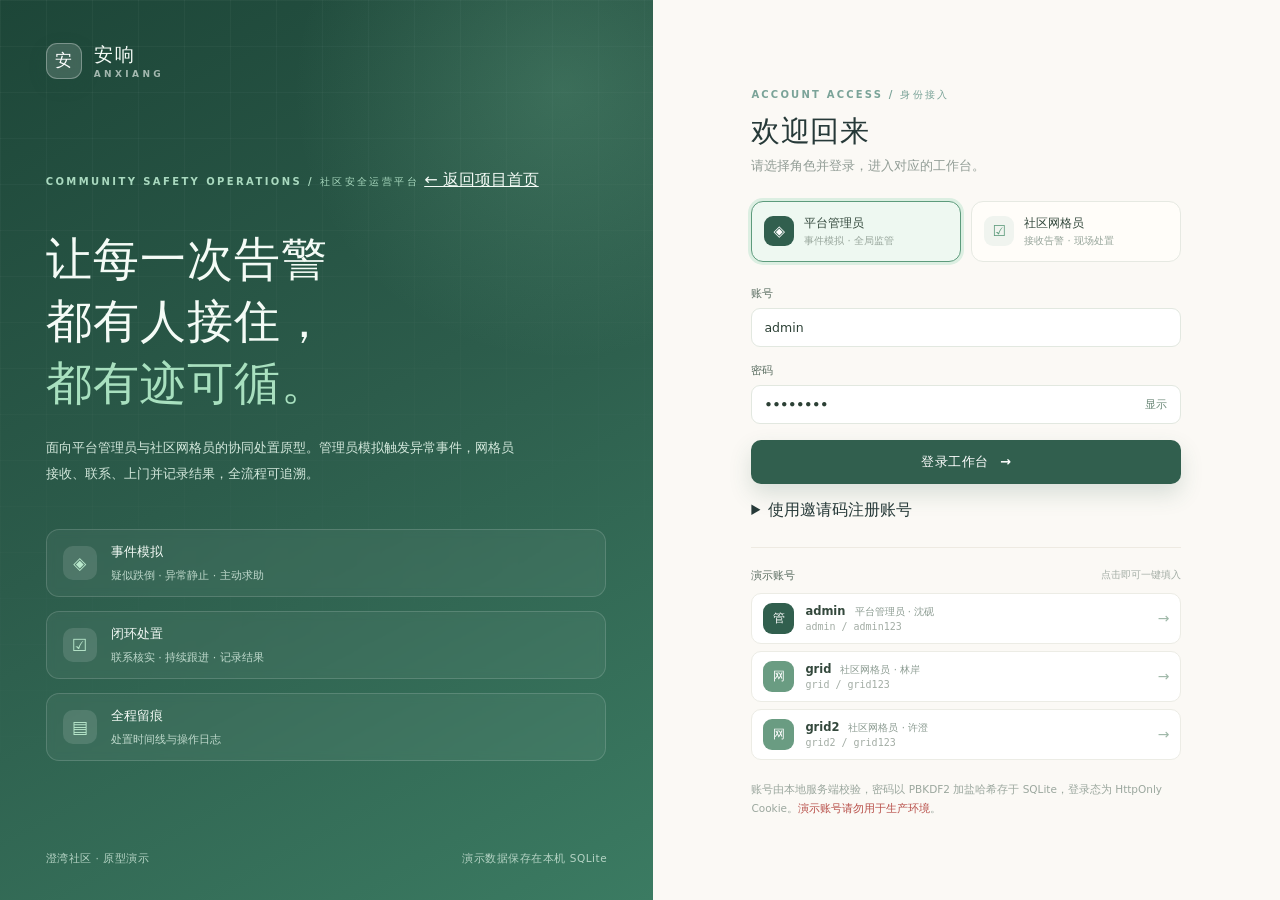
==== commit 0b8ca47f: "完善告警演示、持续跟进和双角色邀请注册" ====
--- a/web/login.html
+++ b/web/login.html
@@ -26,12 +26,12 @@
       <h1>让每一次告警<br>都有人接住，<br><em>都有迹可循。</em></h1>
         <p>面向平台管理员与社区网格员的协同处置原型。管理员模拟触发异常事件，网格员接收、联系、上门并记录结果，全流程可追溯。</p>
         <div class="hero-features">
-          <div><span class="feature-icon">◈</span><div><b>事件模拟</b><small>7 类异常场景 · 一键发出告警</small></div></div>
-          <div><span class="feature-icon">☑</span><div><b>闭环处置</b><small>接收 → 联系 → 上门 → 办结</small></div></div>
+          <div><span class="feature-icon">◈</span><div><b>事件模拟</b><small>疑似跌倒 · 异常静止 · 主动求助</small></div></div>
+          <div><span class="feature-icon">☑</span><div><b>闭环处置</b><small>联系核实 · 持续跟进 · 记录结果</small></div></div>
           <div><span class="feature-icon">▤</span><div><b>全程留痕</b><small>处置时间线与操作日志</small></div></div>
         </div>
       </div>
-      <div class="hero-foot"><span>澄湾社区 · 原型演示</span><span>数据仅保存在本地浏览器</span></div>
+      <div class="hero-foot"><span>澄湾社区 · 原型演示</span><span>演示数据保存在本机 SQLite</span></div>
     </section>
 
     <section class="login-panel" aria-label="登录">
@@ -66,6 +66,21 @@
           <div class="login-error" id="loginError" role="alert" hidden></div>
           <button type="submit" class="login-submit" id="loginSubmit">登录工作台 <span aria-hidden="true">→</span></button>
         </form>
+
+        <details class="registration" id="registration">
+          <summary>使用邀请码注册账号</summary>
+          <form id="registerForm">
+            <label class="field"><span>受邀角色</span><select name="role"><option value="grid">社区网格员</option><option value="admin">平台管理员</option></select></label>
+            <label class="field"><span>一次性邀请码</span><input name="code" autocomplete="off" required></label>
+            <label class="field"><span>姓名</span><input name="name" autocomplete="name" maxlength="32" required></label>
+            <label class="field"><span>账号（3 至 32 位字母、数字或下划线）</span><input name="username" autocomplete="username" pattern="[A-Za-z0-9_]{3,32}" maxlength="32" required></label>
+            <label class="field"><span>密码（至少 8 位）</span><input name="password" type="password" autocomplete="new-password" minlength="8" maxlength="128" required></label>
+            <p class="field-hint">请向管理员领取对应角色的邀请码。首次配置见项目 README 的「本地账号注册与授权」。</p>
+            <button type="submit" class="login-submit">注册账号</button>
+            <p id="registerError" role="alert"></p>
+          </form>
+        </details>
+        <p id="registerStatus" role="status"></p>
 
         <div class="demo-accounts">
           <div class="demo-head"><span>演示账号</span><small>点击即可一键填入</small></div>
@@ -144,6 +159,24 @@
       this.textContent = show ? "隐藏" : "显示";
       this.setAttribute("aria-label", show ? "隐藏密码" : "显示密码");
     });
+    document.getElementById("registerForm").addEventListener("submit", async function (event) {
+      event.preventDefault();
+      var register = event.currentTarget;
+      var submit = register.querySelector("button");
+      if (submit.disabled) return;
+      submit.disabled = true;
+      var data = Object.fromEntries(new FormData(register));
+      var result = await AXAPI.request("POST", "/api/register", data);
+      submit.disabled = false;
+      var error = document.getElementById("registerError");
+      error.textContent = result.ok ? "" : result.message;
+      if (!result.ok) return;
+      fill(data.username.trim().toLowerCase(), "", data.role);
+      register.reset();
+      document.getElementById("registration").open = false;
+      document.getElementById("registerStatus").textContent = "注册成功，请输入密码登录。";
+      password.focus();
+    });
     form.addEventListener("submit", async function (event) {
       event.preventDefault();
       var submit = document.getElementById("loginSubmit");
--- a/web/console.css
+++ b/web/console.css
@@ -372,3 +372,8 @@
 .boot-error p{font-size:11.5px;color:#b8504a;line-height:1.7;max-width:420px;margin:0}
 
 @media(prefers-reduced-motion:reduce){*{animation:none!important;transition:none!important}}
+
+.registration { margin: 16px 0; }
+.registration summary { cursor: pointer; font-weight: 600; }
+.registration form { display: grid; gap: 12px; margin-top: 16px; }
+#inviteResult { overflow-wrap: anywhere; user-select: all; }
